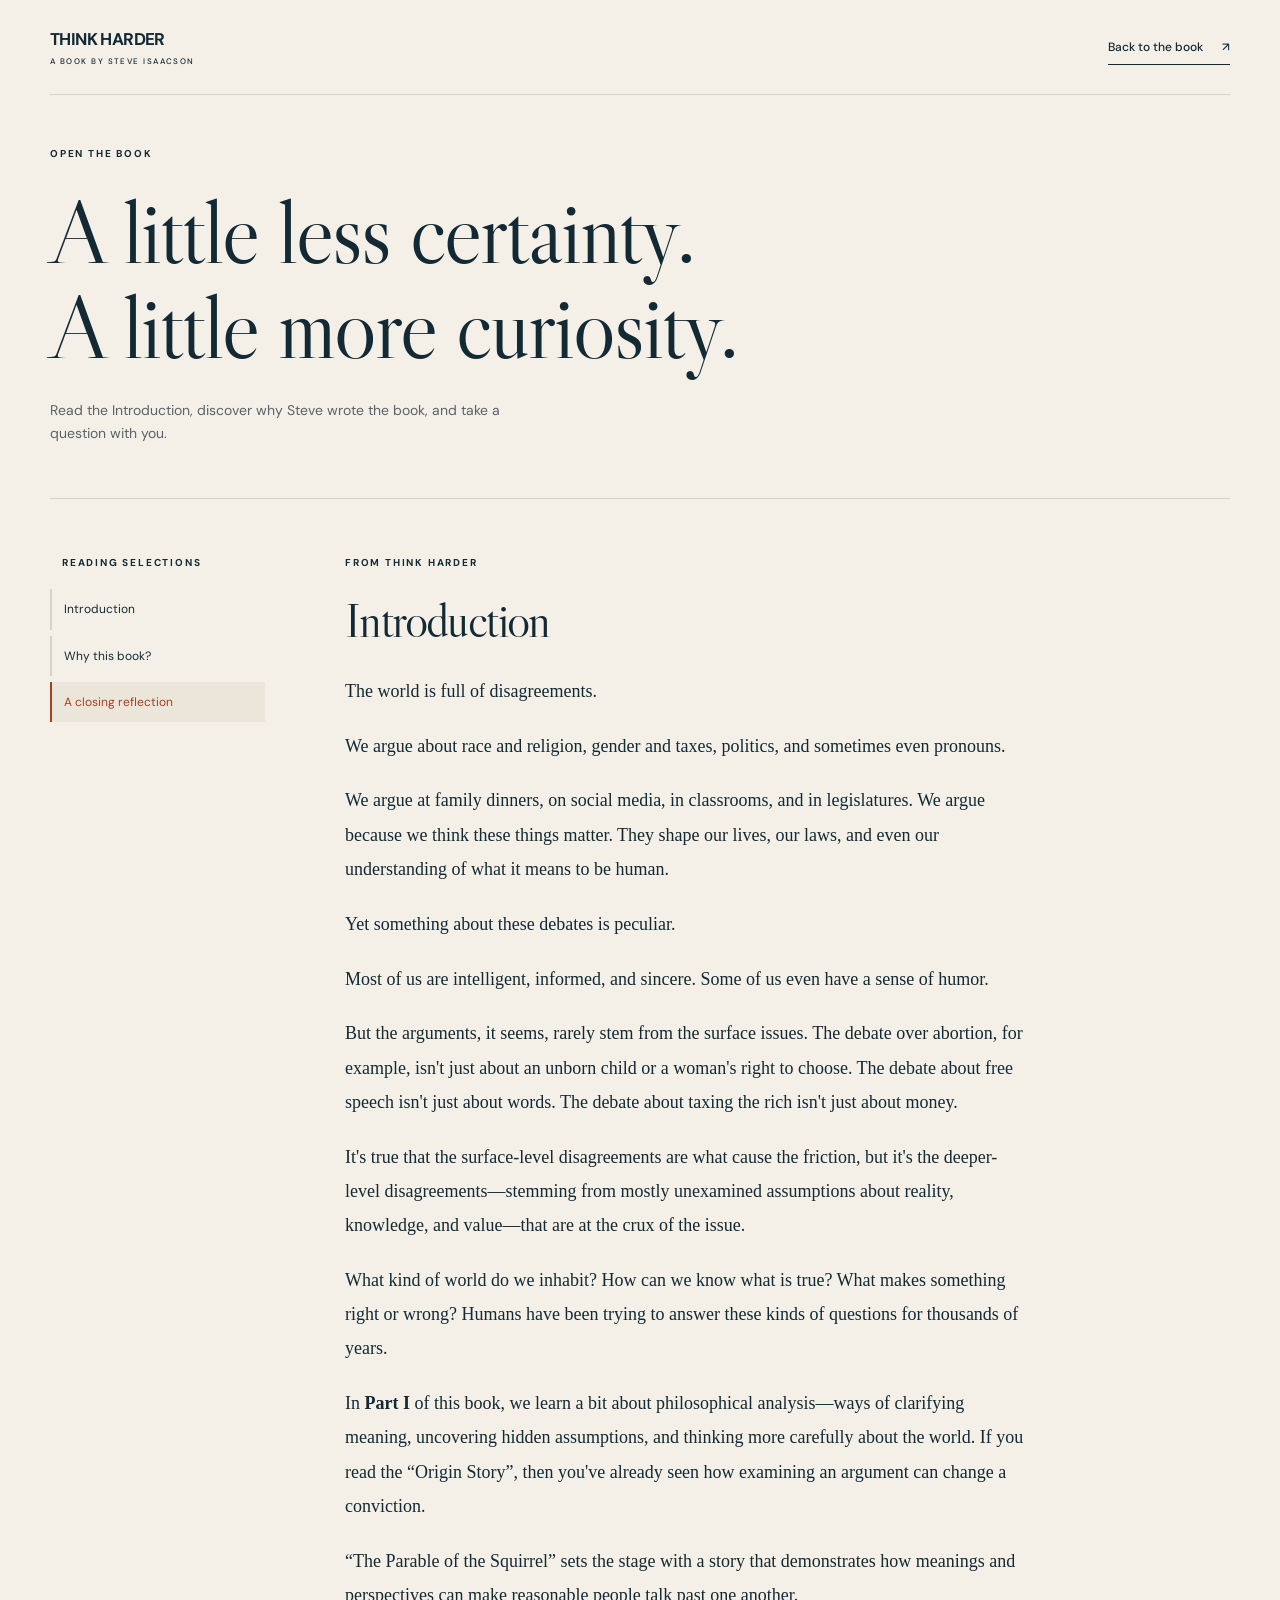
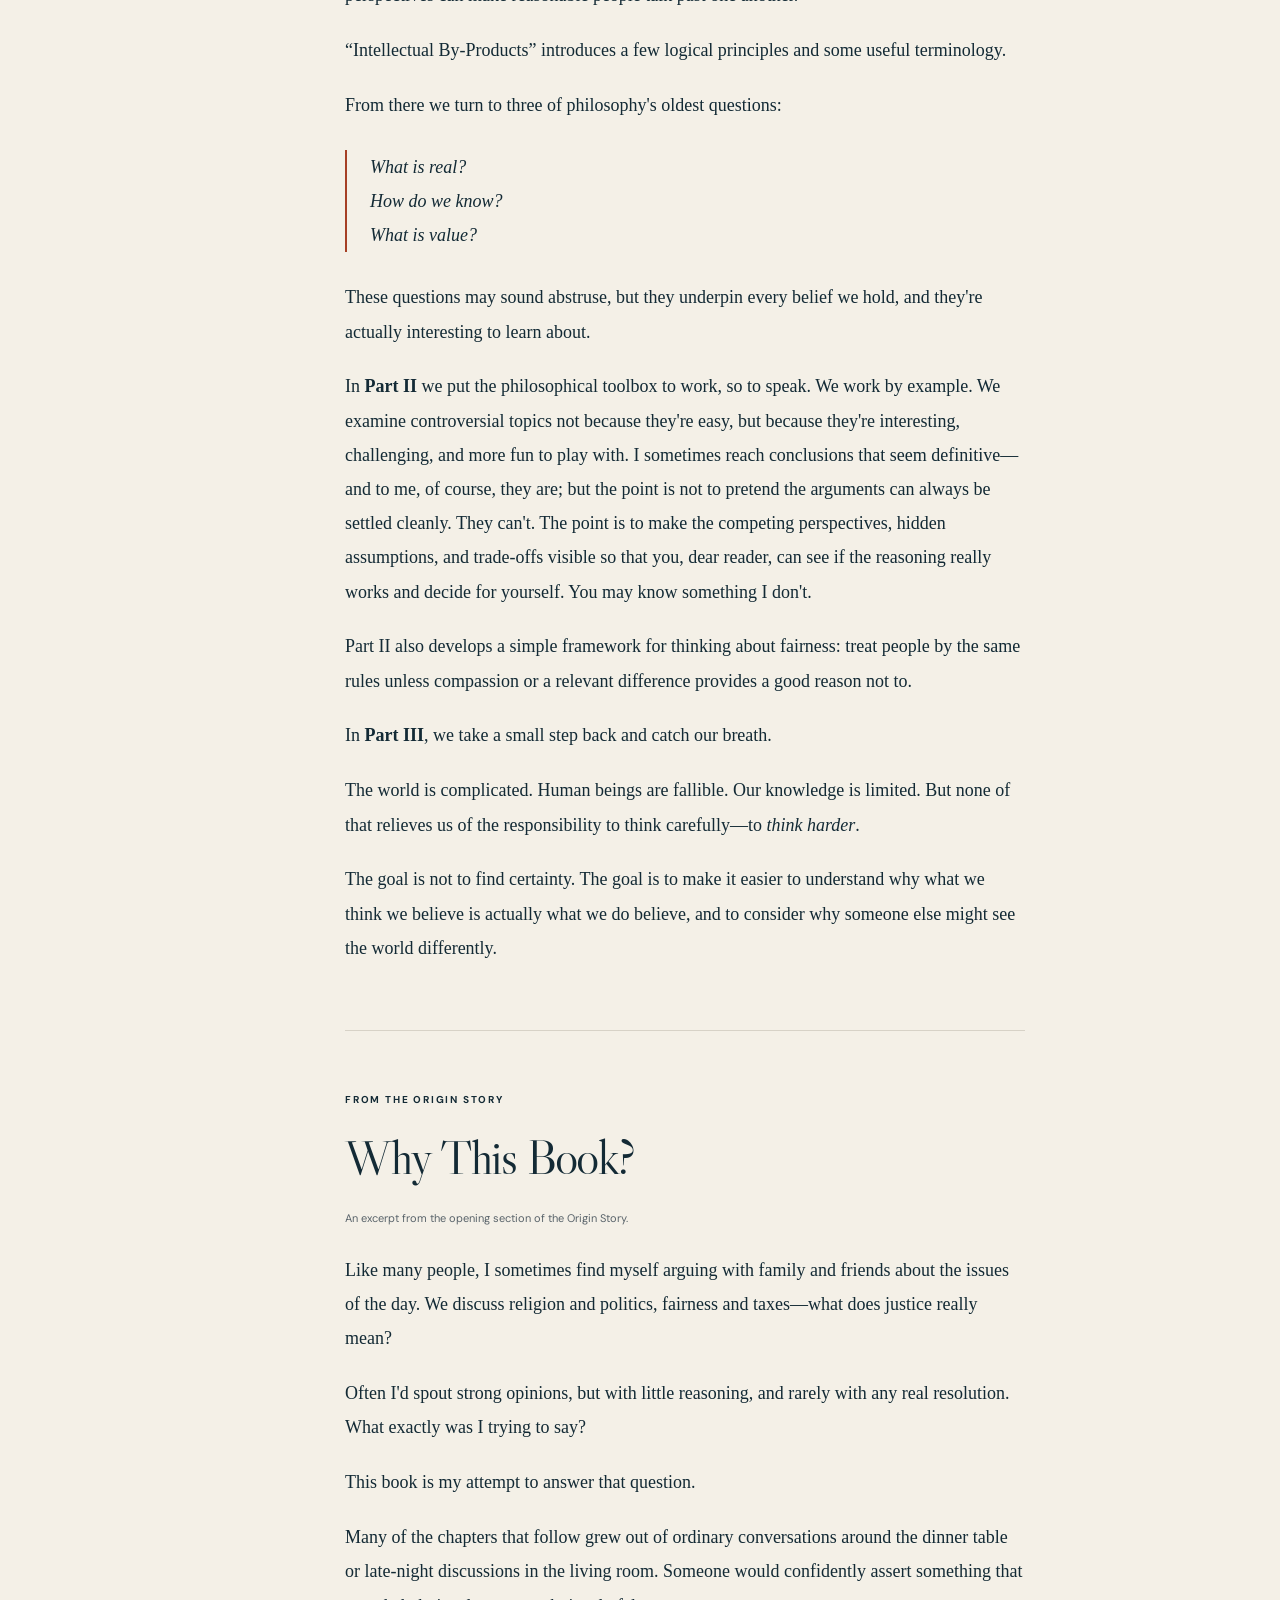
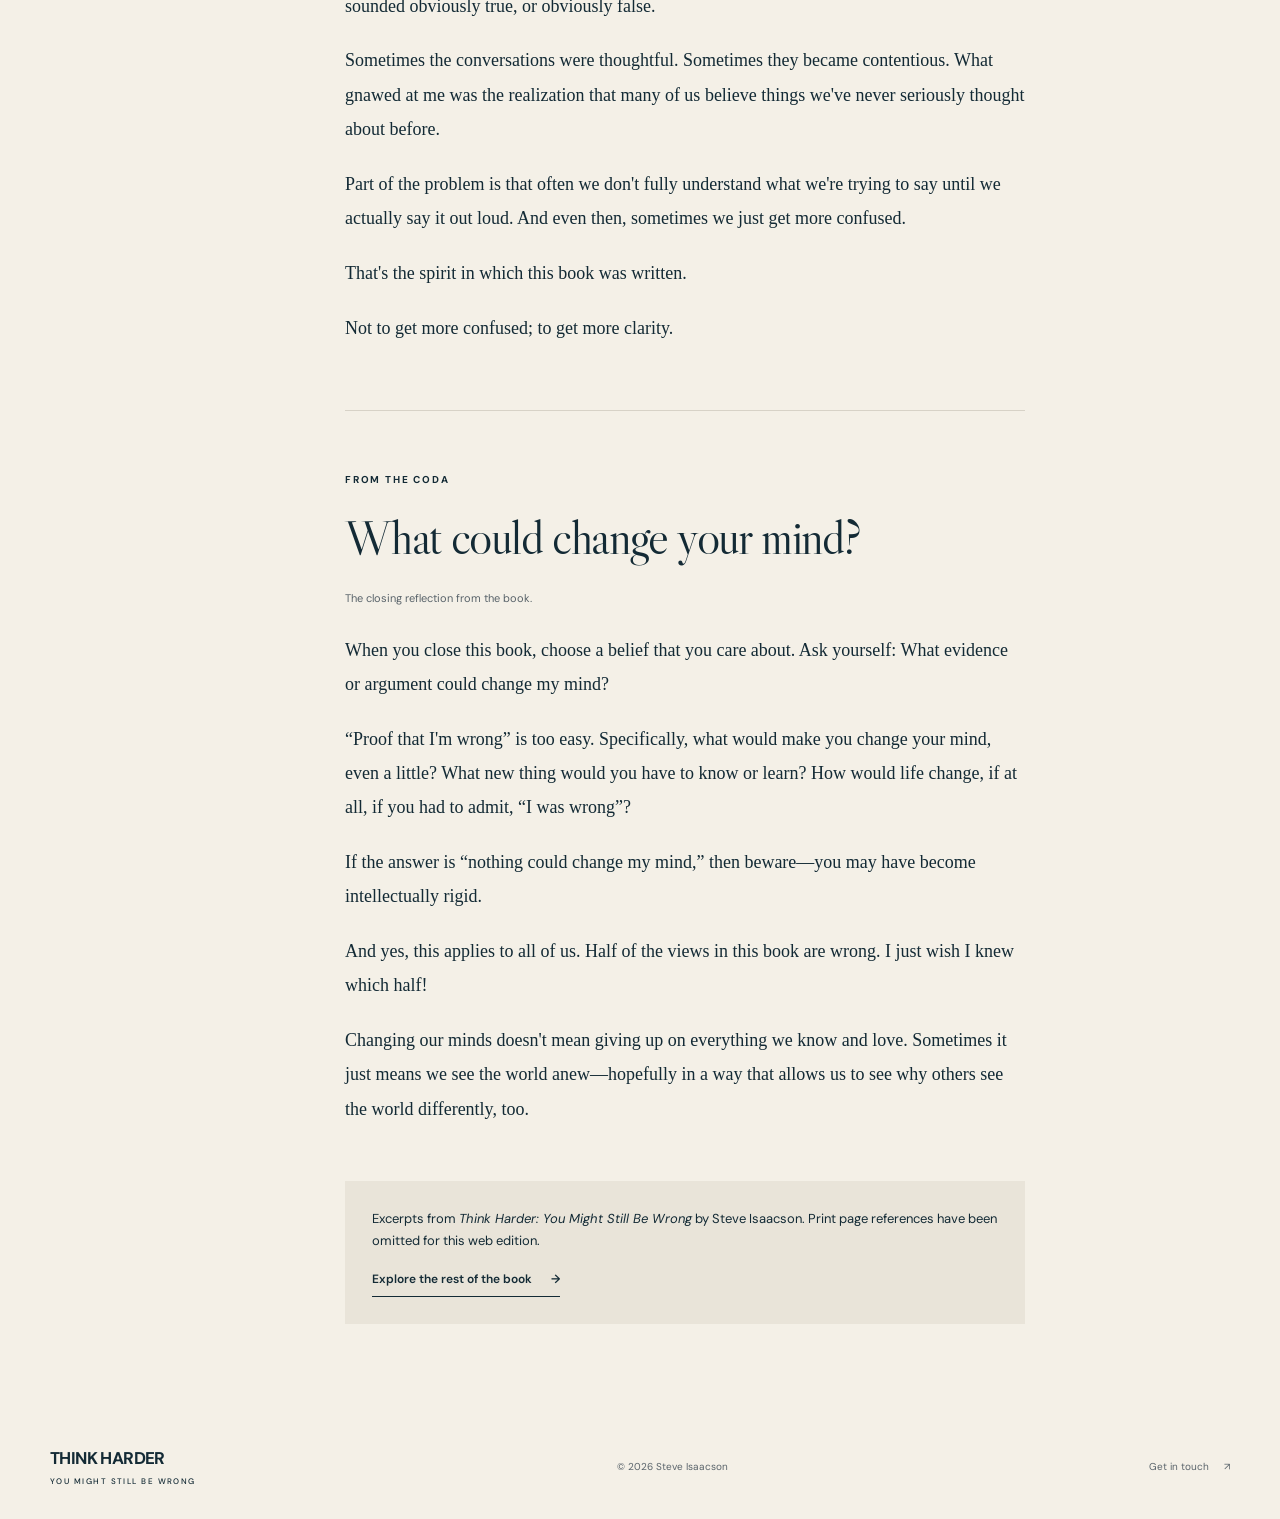
==== excerpt.html @ 161bab83 "- initial website" ====
<!doctype html><html lang="en"><head><meta charset="utf-8"><meta name="viewport" content="width=device-width,initial-scale=1"><title>Read an Excerpt — Think Harder by Steve Isaacson</title><meta name="description" content="Read the Introduction, a passage from the Origin Story, and the closing reflection from Think Harder: You Might Still Be Wrong by Steve Isaacson."><meta name="theme-color" content="#f4f0e7"><link rel="icon" href="assets/favicon.svg" type="image/svg+xml"><link rel="stylesheet" href="styles.css"><script src="app.js" defer></script></head><body><a class="skip-link" href="#reading">Skip to reading</a><header class="site-header wrap"><a class="wordmark" href="./">THINK HARDER<span>A BOOK BY STEVE ISAACSON</span></a><nav aria-label="Main navigation"><a class="nav-cta" href="./">Back to the book <span aria-hidden="true">↗</span></a></nav></header><main id="reading" class="wrap"><div class="reader-header"><p class="eyebrow">OPEN THE BOOK</p><h1>A little less certainty.<br>A little more curiosity.</h1><p>Read the Introduction, discover why Steve wrote the book, and take a question with you.</p></div><div class="reader-layout"><nav class="reader-nav" aria-label="Reading selections"><p class="eyebrow">READING SELECTIONS</p><a href="#introduction" aria-current="true">Introduction</a><a href="#origin-story">Why this book?</a><a href="#coda">A closing reflection</a></nav><article class="reading-text"><section id="introduction"><p class="eyebrow">FROM THINK HARDER</p><h2>Introduction</h2><p>The world is full of disagreements.</p>
<p>We argue about race and religion, gender and taxes, politics, and sometimes even pronouns.</p>
<p>We argue at family dinners, on social media, in classrooms, and in legislatures. We argue because we think these things matter. They shape our lives, our laws, and even our understanding of what it means to be human.</p>
<p>Yet something about these debates is peculiar.</p>
<p>Most of us are intelligent, informed, and sincere. Some of us even have a sense of humor.</p>
<p>But the arguments, it seems, rarely stem from the surface issues. The debate over abortion, for example, isn't just about an unborn child or a woman's right to choose. The debate about free speech isn't just about words. The debate about taxing the rich isn't just about money.</p>
<p>It's true that the surface-level disagreements are what cause the friction, but it's the deeper-level disagreements—stemming from mostly unexamined assumptions about reality, knowledge, and value—that are at the crux of the issue.</p>
<p>What kind of world do we inhabit? How can we know what is true? What makes something right or wrong? Humans have been trying to answer these kinds of questions for thousands of years.</p>
<p>In <strong>Part I</strong> of this book, we learn a bit about philosophical analysis—ways of clarifying meaning, uncovering hidden assumptions, and thinking more carefully about the world. If you read the “Origin Story”, then you've already seen how examining an argument can change a conviction.</p>
<p>“The Parable of the Squirrel” sets the stage with a story that demonstrates how meanings and perspectives can make reasonable people talk past one another.</p>
<p>“Intellectual By-Products” introduces a few logical principles and some useful terminology.</p>
<p>From there we turn to three of philosophy's oldest questions:</p>
<blockquote>
<p> What is real?<br> How do we know?<br> What is value?</p>
</blockquote>
<p>These questions may sound abstruse, but they underpin every belief we hold, and they're actually interesting to learn about.</p>
<p>In <strong>Part II</strong> we put the philosophical toolbox to work, so to speak. We work by example. We examine controversial topics not because they're easy, but because they're interesting, challenging, and more fun to play with. I sometimes reach conclusions that seem definitive—and to me, of course, they are; but the point is not to pretend the arguments can always be settled cleanly. They can't. The point is to make the competing perspectives, hidden assumptions, and trade-offs visible so that you, dear reader, can see if the reasoning really works and decide for yourself. You may know something I don't.</p>
<p>Part II also develops a simple framework for thinking about fairness: treat people by the same rules unless compassion or a relevant difference provides a good reason not to.</p>
<p>In <strong>Part III</strong>, we take a small step back and catch our breath.</p>
<p>The world is complicated. Human beings are fallible. Our knowledge is limited. But none of that relieves us of the responsibility to think carefully—to <em>think harder</em>.</p>
<p>The goal is not to find certainty. The goal is to make it easier to understand why what we think we believe is actually what we do believe, and to consider why someone else might see the world differently.</p></section><section id="origin-story"><p class="eyebrow">FROM THE ORIGIN STORY</p><h2>Why This Book?</h2><p class="excerpt-label">An excerpt from the opening section of the Origin Story.</p><p>Like many people, I sometimes find myself arguing with family and friends about the issues of the day. We discuss religion and politics, fairness and taxes—what does justice really mean?</p>
<p>Often I'd spout strong opinions, but with little reasoning, and rarely with any real resolution. What exactly was I trying to say?</p>
<p>This book is my attempt to answer that question.</p>
<p>Many of the chapters that follow grew out of ordinary conversations around the dinner table or late-night discussions in the living room. Someone would confidently assert something that sounded obviously true, or obviously false.</p>
<p>Sometimes the conversations were thoughtful. Sometimes they became contentious. What gnawed at me was the realization that many of us believe things we've never seriously thought about before.</p>
<p>Part of the problem is that often we don't fully understand what we're trying to say until we actually say it out loud. And even then, sometimes we just get more confused.</p>
<p>That's the spirit in which this book was written.</p>
<p>Not to get more confused; to get more clarity.</p></section><section id="coda"><p class="eyebrow">FROM THE CODA</p><h2>What could change your mind?</h2><p class="excerpt-label">The closing reflection from the book.</p><p>When you close this book, choose a belief that you care about. Ask yourself: What evidence or argument could change my mind?</p>
<p>“Proof that I'm wrong” is too easy. Specifically, what would make you change your mind, even a little? What new thing would you have to know or learn? How would life change, if at all, if you had to admit, “I was wrong”?</p>
<p>If the answer is “nothing could change my mind,” then beware—you may have become intellectually rigid.</p>
<p>And yes, this applies to all of us. Half of the views in this book are wrong. I just wish I knew which half!</p>
<p>Changing our minds doesn't mean giving up on everything we know and love. Sometimes it just means we see the world anew—hopefully in a way that allows us to see why others see the world differently, too.</p></section><div class="reader-end"><p>Excerpts from <em>Think Harder: You Might Still Be Wrong</em> by Steve Isaacson. Print page references have been omitted for this web edition.</p><a class="text-link" href="./#inside">Explore the rest of the book <span aria-hidden="true">→</span></a></div></article></div></main><footer class="site-footer wrap"><a class="wordmark" href="./">THINK HARDER<span>YOU MIGHT STILL BE WRONG</span></a><p>© 2026 Steve Isaacson</p><a href="mailto:contact@steveisaacson.com">Get in touch <span aria-hidden="true">↗</span></a></footer></body></html>
---- styles.css ----
@import url('https://fonts.googleapis.com/css2?family=DM+Sans:wght@400;450;500;600;650;700&family=Libre+Caslon+Display&display=swap');
:root{--paper:#f4f0e7;--ink:#132a35;--muted:#59636a;--rust:#a64025;--rule:#d7d2c7;--white:#fffcf5;--serif:'Libre Caslon Display',Georgia,serif;--sans:'DM Sans',Arial,sans-serif}*{box-sizing:border-box}html{scroll-behavior:smooth;scroll-padding-top:28px}body{margin:0;background:var(--paper);color:var(--ink);font-family:var(--sans);font-size:16px;line-height:1.7}a{color:inherit;text-decoration:none}button{font:inherit}img{max-width:100%;height:auto;display:block}figure{margin:0}p{margin:0 0 1.15em}h1,h2,h3{font-weight:400;margin:0;font-family:var(--serif);line-height:1.05}h2{font-size:clamp(42px,4.5vw,64px);letter-spacing:-1.6px}em{font-family:inherit}.wrap{width:min(1180px,calc(100% - 96px));margin-inline:auto}.section-space{padding-block:112px}.eyebrow{font-size:10px;font-weight:700;letter-spacing:1.8px;line-height:1.7;margin:0 0 23px}.site-header{padding-block:28px;display:flex;align-items:center;justify-content:space-between;border-bottom:1px solid var(--rule);gap:24px}.wordmark{font-size:17px;font-weight:700;letter-spacing:-.6px;line-height:1.3}.wordmark span{display:block;font-size:8px;letter-spacing:1.45px;font-weight:500;margin-top:6px}.site-header nav{display:flex;align-items:center;gap:29px;font-size:12px;font-weight:500}.site-header nav>a:not(.nav-cta):hover{text-decoration:underline;text-underline-offset:6px}.nav-cta{border-bottom:1px solid var(--ink);padding:7px 0}.nav-cta span{margin-left:16px}.hero{display:grid;grid-template-columns:1.2fr 1fr;align-items:center;gap:70px;padding-block:73px 83px}.hero-copy .eyebrow{font-size:9px;display:flex;align-items:center;gap:10px;letter-spacing:1.25px}.tiny-line{width:23px;height:1px;background:var(--rust);flex-shrink:0}.hero h1{font-size:clamp(90px,9.9vw,144px);letter-spacing:-5px;line-height:.83;margin:30px 0 25px}.hero h1 em{color:var(--rust);font-style:normal}.title-line{font-family:var(--serif);font-size:clamp(25px,2.7vw,38px);line-height:1.25;letter-spacing:-.4px;margin-bottom:24px}.subtitle{font-size:16px;line-height:1.65;font-weight:500;max-width:440px}.hero-description{font-size:14px;line-height:1.8;color:var(--muted);max-width:360px;margin:25px 0}.hero-actions{display:flex;gap:27px;align-items:center;flex-wrap:wrap}.button{display:inline-flex;align-items:center;justify-content:space-between;gap:33px;background:var(--ink);color:var(--white);padding:14px 22px;font-size:12px;font-weight:500;border:1px solid var(--ink);transition:background .2s,transform .2s}.button:hover{background:#244653;transform:translateY(-2px)}.text-link{font-size:12px;font-weight:600;border-bottom:1px solid var(--ink);padding:7px 0}.text-link span{margin-left:16px}.author-byline{font-size:9px;letter-spacing:2.3px;margin:30px 0 0}.hero-book{padding:20px 18px 0 13px;position:relative}.book{position:relative;max-width:360px;margin:auto;box-shadow:12px 20px 28px #132a3529,2px 3px 3px #132a3525;transform:rotate(3deg);border-radius:1px 4px 4px 1px}.book:after{content:'';position:absolute;inset:0;pointer-events:none;background:linear-gradient(90deg,#132a3515 0,transparent 2%,#ffffff35 3%,transparent 6%);border-left:1px solid #ffffff60}.book img{width:100%;border-radius:1px 4px 4px 1px}.hero-book figcaption{text-align:center;font-family:var(--serif);font-style:italic;font-size:18px;color:var(--muted);margin:37px 0 0}.question-band{border-block:1px solid var(--rule)}.question-grid{display:grid;grid-template-columns:repeat(3,1fr);padding-block:31px}.question-grid p{font-family:var(--serif);font-size:29px;line-height:1.2;margin:0;padding-left:38px;border-left:1px solid var(--rule)}.question-grid p:first-child{padding-left:0;border:0}.question-grid span{display:block;font-family:var(--sans);font-size:9px;letter-spacing:1.5px;margin-bottom:11px;color:var(--muted)}.about-section{display:grid;grid-template-columns:1fr 1fr;gap:100px}.about-copy{font-size:14px;color:var(--muted)}.lead{font-family:var(--serif);font-size:28px;line-height:1.35;color:var(--ink)}.pull-quote{background:#e8e4da;text-align:center;padding:54px 0 55px}.pull-quote .wrap{max-width:930px}.quote-mark{font-family:var(--serif);font-size:83px;color:var(--rust);line-height:.8}.pull-quote blockquote{font-family:var(--serif);font-size:clamp(25px,3vw,38px);line-height:1.35;letter-spacing:-.3px;margin:9px 0 25px}.pull-quote blockquote em{color:var(--rust)}.pull-quote p{font-size:9px;font-weight:600;letter-spacing:2px;margin:0}.section-heading{display:flex;justify-content:space-between;align-items:end;gap:70px;margin-bottom:48px}.section-intro{font-size:14px;max-width:340px;color:var(--muted);margin:0 0 5px}.contents details{border-top:1px solid var(--rule)}.contents details:last-child{border-bottom:1px solid var(--rule)}.contents summary{list-style:none;cursor:pointer;display:grid;grid-template-columns:100px 1fr 24px;gap:18px;padding-block:27px;align-items:center}.contents summary::-webkit-details-marker{display:none}.part-number{font-size:10px;letter-spacing:1px;color:var(--rust);font-weight:700}.contents summary strong{display:block;font-family:var(--serif);font-size:30px;line-height:1.2;font-weight:400}.contents summary small{display:block;font-size:12px;color:var(--muted);margin-top:7px}.plus{font-size:26px;font-weight:400;text-align:center;transition:transform .2s}.contents details[open] .plus{transform:rotate(45deg)}.part-body{padding:0 50px 30px 118px;display:grid;grid-template-columns:.85fr 1fr;gap:60px;font-size:13px;color:var(--muted)}.part-body>p{max-width:330px}.part-body ol,.part-body ul{margin:0;padding-left:25px}.part-body li{padding:4px 0 4px 8px}.part-body li::marker{color:var(--rust);font-size:10px}.contents-note{font-size:11px;color:var(--muted);margin-top:20px}.sample-section{background:var(--ink);color:var(--paper);padding:85px 0}.sample-grid{display:grid;grid-template-columns:1fr 1fr;gap:100px}.sample-section .eyebrow{color:#d9c4a9}.sample-section h2{font-size:clamp(42px,4.4vw,60px)}.sample-note{font-size:11px;color:#b8c2c5;margin-top:22px;margin-bottom:30px}.button-light{background:var(--paper);color:var(--ink);border-color:var(--paper)}.button-light:hover{background:#e1d7c6}.sample-text{font-family:Georgia,serif;font-size:19px;line-height:1.85;color:#e3e6df;padding-top:8px}.light-link{display:inline-block;font-family:var(--sans);font-size:12px;border-bottom:1px solid #bec5c3;padding-bottom:5px;margin-top:9px}.light-link span{margin-left:20px}.author-section{display:grid;grid-template-columns:.75fr 1fr;gap:115px;align-items:center}.author-section figure{max-width:320px}.author-section img{aspect-ratio:1;object-fit:cover;mix-blend-mode:multiply;filter:grayscale(1)}.author-section figcaption{font-size:8px;letter-spacing:1.4px;margin-top:17px;text-align:center}.author-section h2{margin-bottom:27px}.author-section .lead{font-size:25px;max-width:440px}.author-section p:not(.eyebrow):not(.lead){font-size:14px;color:var(--muted);max-width:460px}.author-section .text-link{display:inline-block;margin-top:6px}.closing-section{border-top:1px solid var(--rule);background:#e9e4d9;text-align:center;padding:76px 0 83px}.closing-section h2{font-size:clamp(60px,7vw,90px);letter-spacing:-2.5px}.closing-section h2 em{color:var(--rust)}.closing-section p:not(.eyebrow){font-size:14px;max-width:400px;margin:26px auto}.site-footer{padding-block:33px;display:flex;justify-content:space-between;align-items:center;gap:25px}.site-footer p,.site-footer>a:last-child{font-size:10px;margin:0;color:var(--muted)}.site-footer>a:last-child span{margin-left:12px}.skip-link{position:fixed;top:10px;left:10px;z-index:50;background:var(--ink);color:white;padding:8px 18px;transform:translateY(-200%)}.skip-link:focus{transform:none}a:focus-visible,summary:focus-visible,button:focus-visible{outline:3px solid var(--rust);outline-offset:5px}.reader-header{padding:50px 0 36px;border-bottom:1px solid var(--rule)}.reader-header h1{font-size:clamp(60px,7vw,90px);letter-spacing:-2px}.reader-header>p:last-child{max-width:500px;color:var(--muted);font-size:14px;margin-top:25px}.reader-layout{display:grid;grid-template-columns:215px 1fr;gap:80px;padding-block:55px 90px;align-items:start}.reader-nav{position:sticky;top:35px;display:flex;flex-direction:column;gap:6px;font-size:12px}.reader-nav a{padding:10px 12px;border-left:2px solid var(--rule)}.reader-nav a:hover,.reader-nav a[aria-current="true"]{border-color:var(--rust);color:var(--rust);background:#ebe5da}.reader-nav .eyebrow{margin:0 0 12px 12px}.reading-text{max-width:680px;font-family:Georgia,serif;font-size:18px;line-height:1.9}.reading-text section+section{border-top:1px solid var(--rule);padding-top:60px;margin-top:65px}.reading-text h2{font-size:49px;margin-bottom:28px}.reading-text h3{font-size:29px;line-height:1.25;margin:28px 0 20px}.reading-text blockquote{border-left:2px solid var(--rust);margin:28px 0;padding:0 0 0 23px;font-style:italic}.reading-text .eyebrow,.reading-text .excerpt-label{font-family:var(--sans)}.excerpt-label{color:var(--muted);font-size:11px;line-height:1.6;margin-bottom:25px}.reader-end{background:#e9e4d9;padding:27px;margin-top:55px;font-family:var(--sans);font-size:13px;line-height:1.7}.reader-end .text-link{display:inline-block}.reader-end p{margin:0 0 10px}
@media(min-width:1500px){.hero{padding-block:95px}.hero h1{font-size:148px}.book{max-width:380px}}@media(max-width:1000px){.wrap{width:calc(100% - 64px)}.hero{gap:35px}.hero h1{font-size:107px}.hero-copy .eyebrow{font-size:8px;letter-spacing:.8px}.title-line{font-size:29px}.hero-book{padding:10px 0 0}.book{max-width:300px}.subtitle{font-size:14px}.about-section,.sample-grid{gap:50px}.author-section{gap:65px}.part-body{gap:35px}.site-header nav{gap:20px}.reader-layout{gap:40px;grid-template-columns:170px 1fr}}@media(max-width:760px){.wrap{width:calc(100% - 40px)}.site-header{padding-block:20px;gap:15px}.site-header nav{gap:17px}.site-header nav>a:not(.nav-cta){display:none}.wordmark{font-size:15px}.wordmark span{font-size:7px}.hero{grid-template-columns:1fr;padding-top:49px;padding-bottom:42px;gap:35px}.hero-copy .eyebrow{font-size:8px;letter-spacing:1px}.hero h1{font-size:clamp(98px,19vw,140px);margin-top:25px;letter-spacing:-4px}.title-line{font-size:34px}.subtitle{font-size:16px;max-width:460px}.hero-description{max-width:420px}.hero-book{max-width:340px;width:80%;justify-self:center;padding-top:15px}.book{max-width:290px}.hero-book figcaption{font-size:16px;margin-top:28px}.question-grid{padding-block:25px}.question-grid p{font-size:20px;padding-left:16px}.question-grid span{font-size:7px;letter-spacing:.7px;line-height:1.5;min-height:21px}.section-space{padding-block:65px}.about-section{grid-template-columns:1fr;gap:30px}.about-copy .lead{font-size:27px}.pull-quote{padding-block:43px}.pull-quote blockquote{font-size:29px}.section-heading{display:block;margin-bottom:32px}.section-intro{margin-top:25px;max-width:450px}.contents summary{grid-template-columns:63px 1fr 22px;gap:10px;padding-block:22px}.contents summary strong{font-size:25px}.contents summary small{font-size:11px}.part-number{font-size:9px}.part-body{display:block;padding:0 10px 25px 73px;font-size:13px}.part-body>p{max-width:none}.part-body ol{padding-left:18px}.sample-section{padding-block:60px}.sample-grid{grid-template-columns:1fr;gap:36px}.sample-text{font-size:18px}.author-section{display:flex;flex-direction:column-reverse;align-items:start;gap:37px}.author-section figure{width:240px;align-self:center}.author-section p:not(.eyebrow):not(.lead){max-width:none}.closing-section{padding-block:60px}.site-footer{flex-wrap:wrap;padding-block:28px;gap:24px}.site-footer .wordmark{width:100%}.site-footer>a:last-child{margin-left:auto}.reader-header{padding-top:40px}.reader-layout{grid-template-columns:1fr;gap:35px;padding-top:25px}.reader-nav{position:static;flex-direction:row;flex-wrap:wrap;gap:0}.reader-nav .eyebrow{width:100%;margin-left:0}.reader-nav a{border-left:0;border-bottom:2px solid var(--rule);padding:8px 14px 8px 0;margin-right:13px}.reader-nav a:hover,.reader-nav a[aria-current="true"]{background:transparent}.reading-text{font-size:17px}.reading-text h2{font-size:42px}.reading-text section+section{padding-top:45px;margin-top:45px}}@media(prefers-reduced-motion:reduce){html{scroll-behavior:auto}*,*:before,*:after{transition:none!important;animation:none!important}}
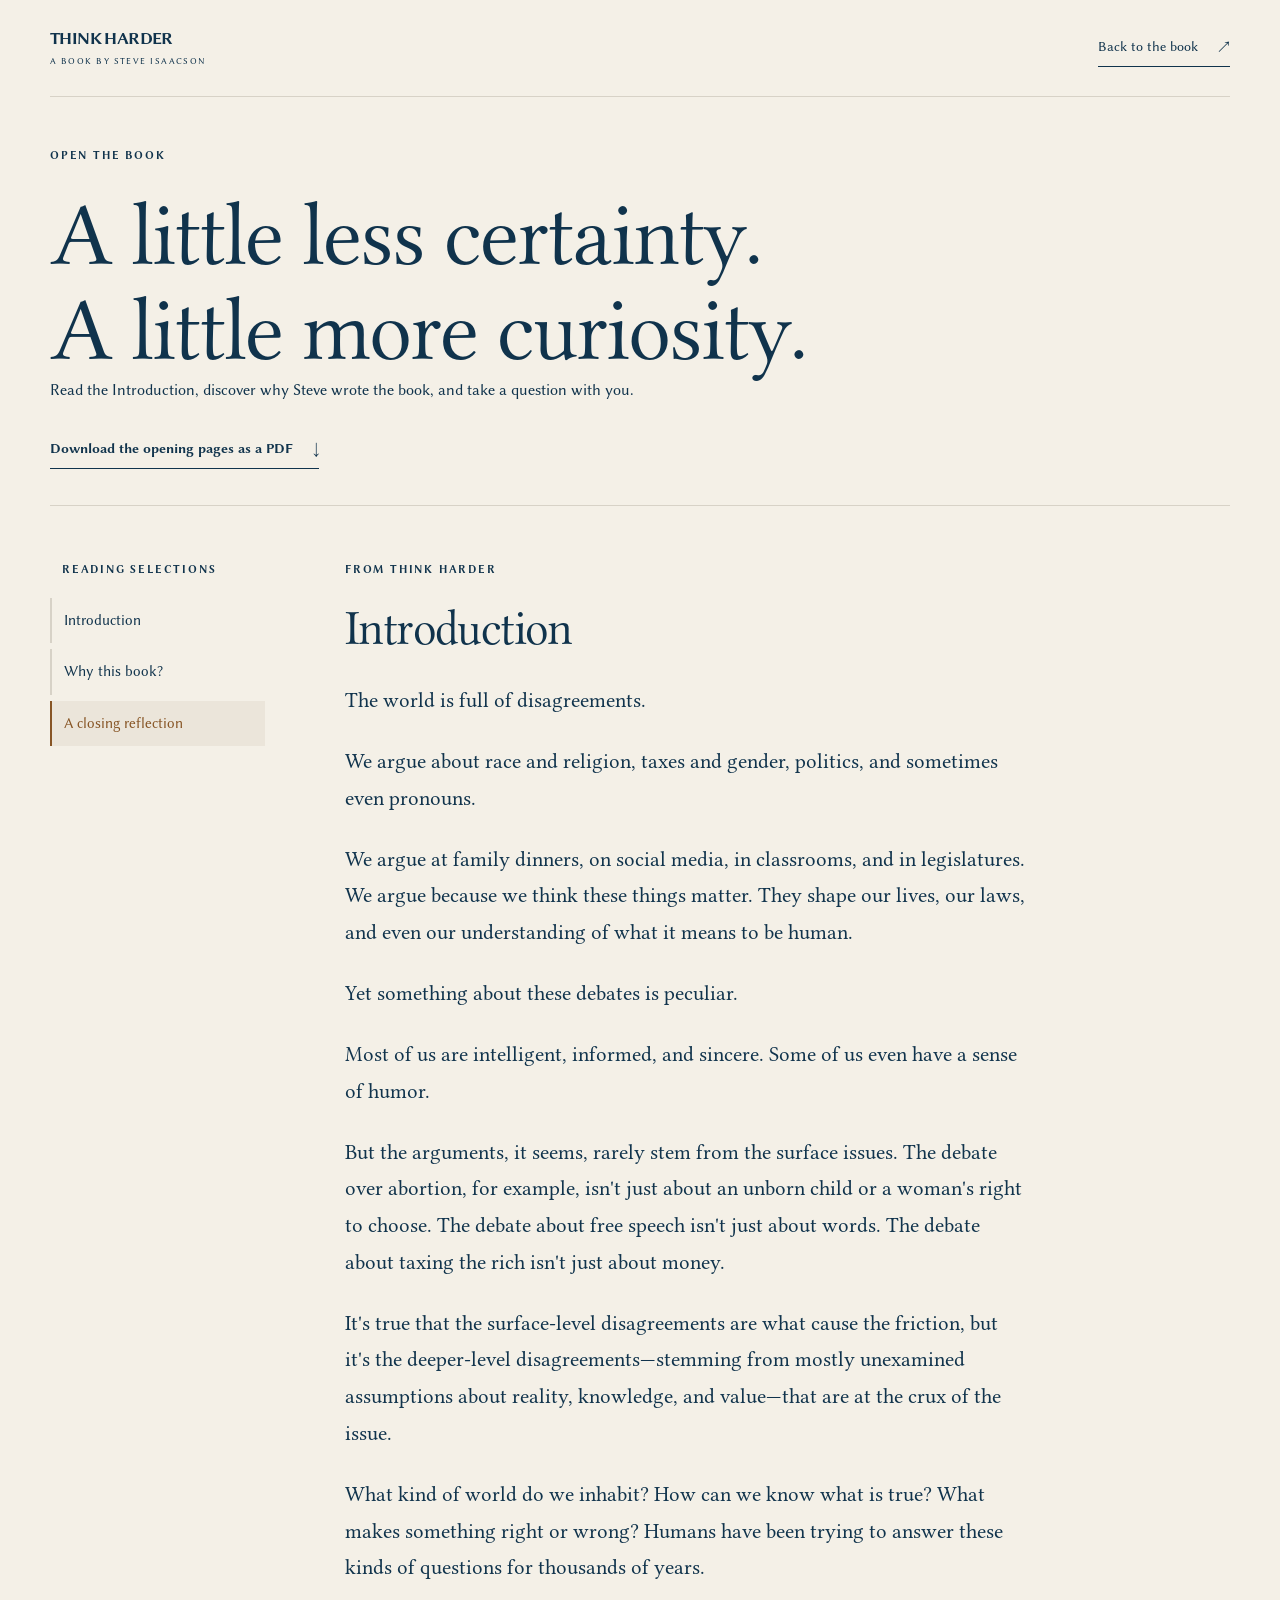
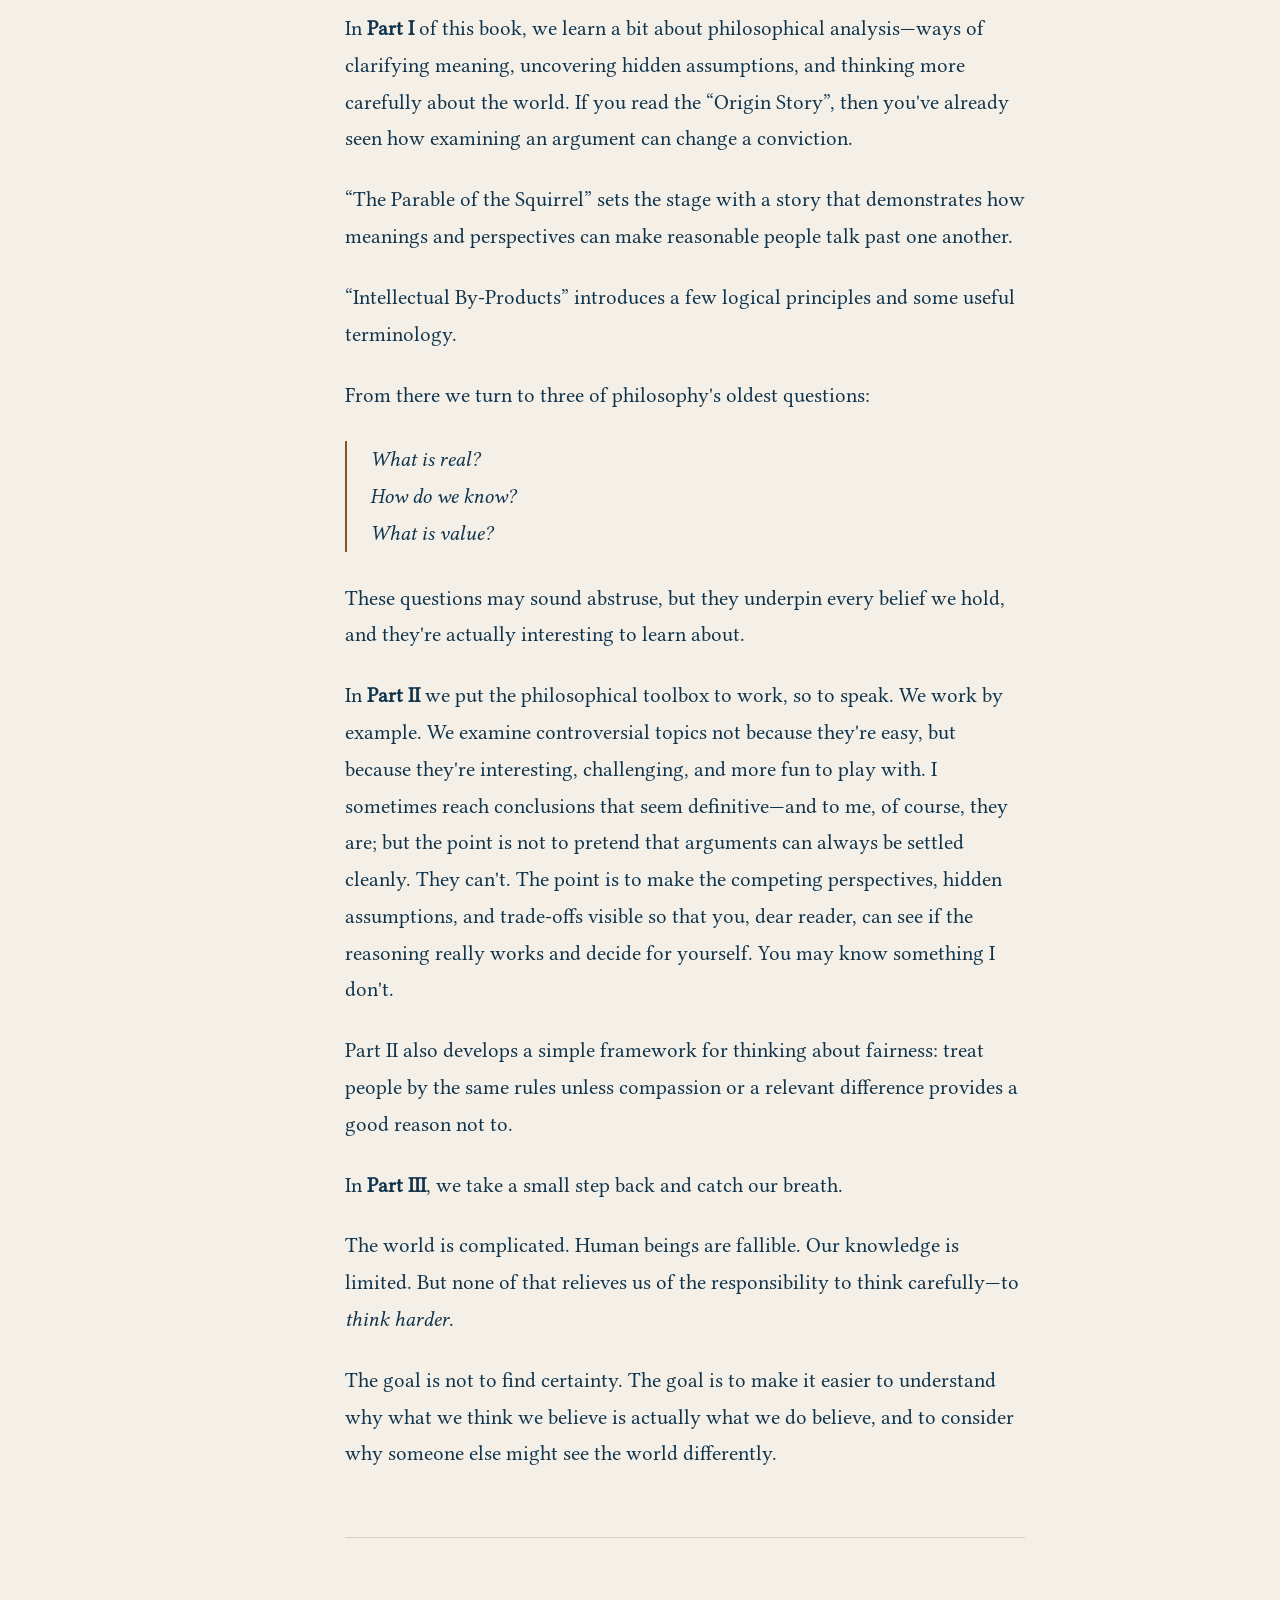
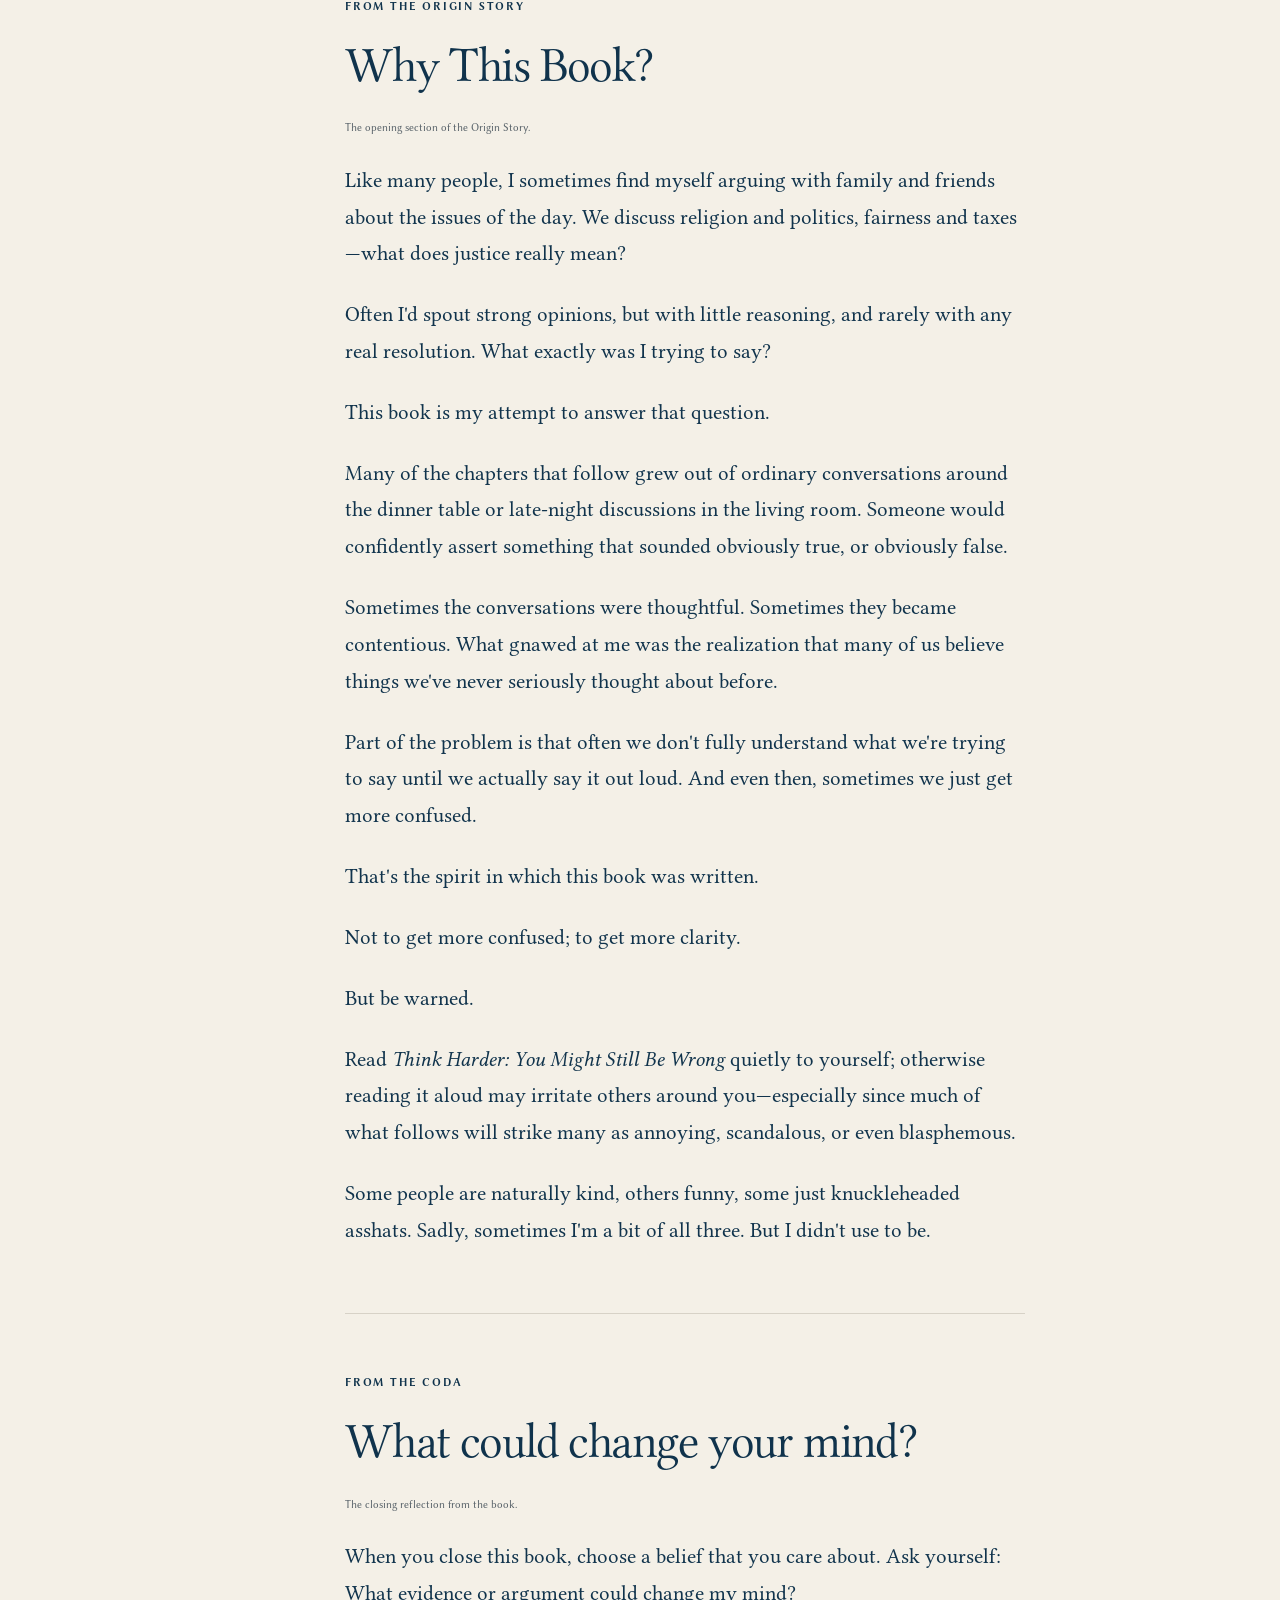
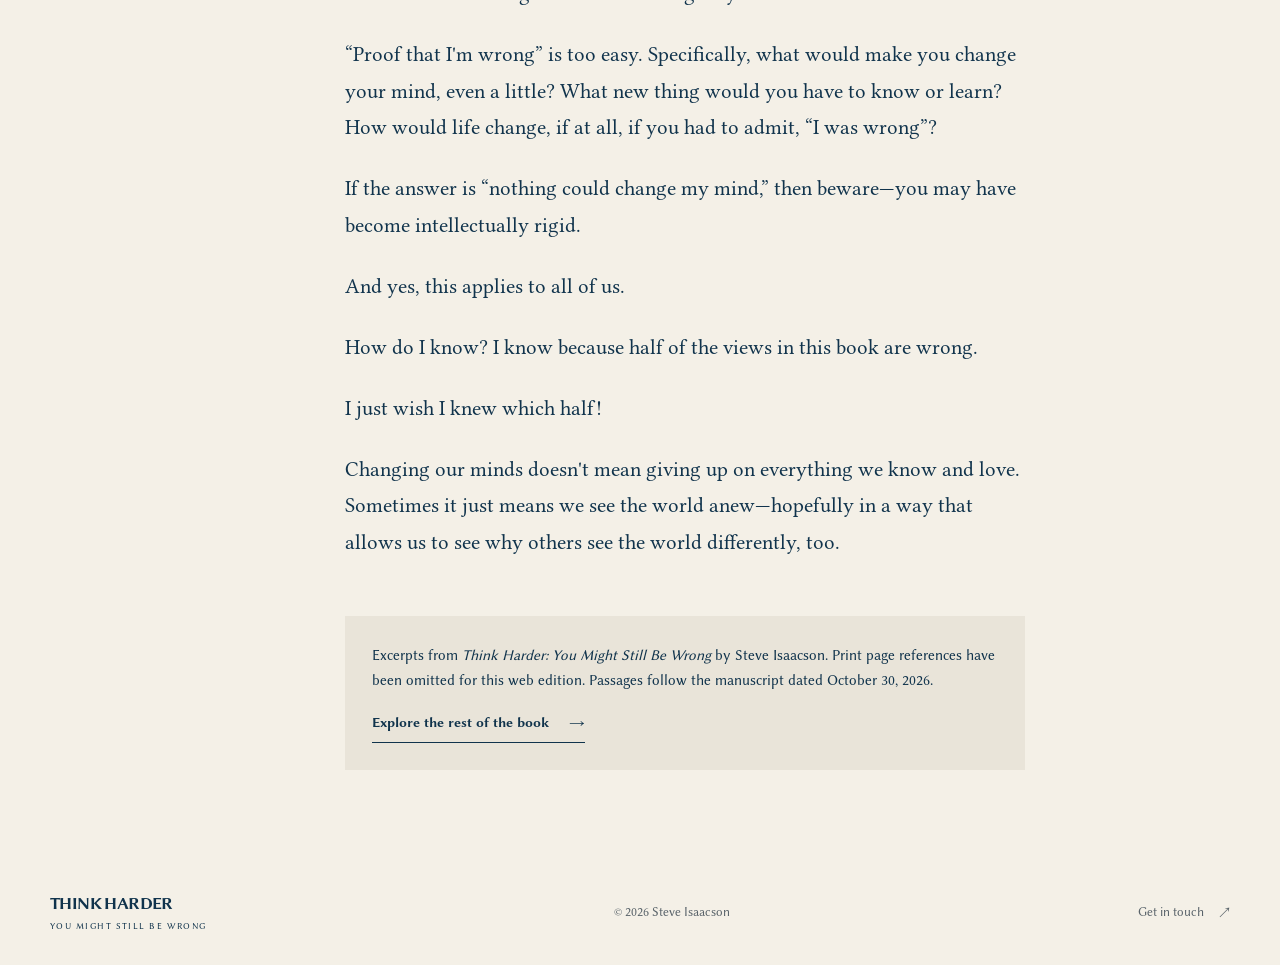
==== commit e33b5c83: "- incremental checkin    - second version" ====
--- a/excerpt.html
+++ b/excerpt.html
@@ -1,32 +1,43 @@
-<!doctype html><html lang="en"><head><meta charset="utf-8"><meta name="viewport" content="width=device-width,initial-scale=1"><title>Read an Excerpt — Think Harder by Steve Isaacson</title><meta name="description" content="Read the Introduction, a passage from the Origin Story, and the closing reflection from Think Harder: You Might Still Be Wrong by Steve Isaacson."><meta name="theme-color" content="#f4f0e7"><link rel="icon" href="assets/favicon.svg" type="image/svg+xml"><link rel="stylesheet" href="styles.css"><script src="app.js" defer></script></head><body><a class="skip-link" href="#reading">Skip to reading</a><header class="site-header wrap"><a class="wordmark" href="./">THINK HARDER<span>A BOOK BY STEVE ISAACSON</span></a><nav aria-label="Main navigation"><a class="nav-cta" href="./">Back to the book <span aria-hidden="true">↗</span></a></nav></header><main id="reading" class="wrap"><div class="reader-header"><p class="eyebrow">OPEN THE BOOK</p><h1>A little less certainty.<br>A little more curiosity.</h1><p>Read the Introduction, discover why Steve wrote the book, and take a question with you.</p></div><div class="reader-layout"><nav class="reader-nav" aria-label="Reading selections"><p class="eyebrow">READING SELECTIONS</p><a href="#introduction" aria-current="true">Introduction</a><a href="#origin-story">Why this book?</a><a href="#coda">A closing reflection</a></nav><article class="reading-text"><section id="introduction"><p class="eyebrow">FROM THINK HARDER</p><h2>Introduction</h2><p>The world is full of disagreements.</p>
-<p>We argue about race and religion, gender and taxes, politics, and sometimes even pronouns.</p>
+<!doctype html><html lang="en"><head><meta charset="utf-8"><meta name="viewport" content="width=device-width,initial-scale=1"><title>Read an Excerpt — Think Harder by Steve Isaacson</title><meta name="description" content="Read the Introduction, a passage from the Origin Story, and the closing reflection from Think Harder: You Might Still Be Wrong by Steve Isaacson."><meta name="theme-color" content="#f4f0e7"><link rel="icon" href="assets/favicon.svg" type="image/svg+xml"><link rel="stylesheet" href="styles.css?v=20261030"><script src="app.js?v=20261030" defer></script><link rel="canonical" href="https://thinkharderbook.com/excerpt.html">
+<meta property="og:url" content="https://thinkharderbook.com/excerpt.html">
+<meta property="og:image" content="https://thinkharderbook.com/assets/cover.jpg">
+<meta property="og:image:alt" content="Think Harder: You Might Still Be Wrong by Steve Isaacson">
+<meta name="twitter:card" content="summary_large_image">
+<script src="site-config.js" defer></script>
+</head><body><a class="skip-link" href="#reading">Skip to reading</a><header class="site-header wrap"><a class="wordmark" href="./">THINK HARDER<span>A BOOK BY STEVE ISAACSON</span></a><nav aria-label="Main navigation"><a class="nav-cta" href="./">Back to the book <span aria-hidden="true">↗</span></a></nav></header><main id="reading" class="wrap"><div class="reader-header"><p class="eyebrow">OPEN THE BOOK</p><h1>A little less certainty.<br>A little more curiosity.</h1><p>Read the Introduction, discover why Steve wrote the book, and take a question with you.</p><a class="text-link" href="assets/think-harder-sample.pdf" download>Download the opening pages as a PDF <span aria-hidden="true">↓</span></a></div><div class="reader-layout"><nav class="reader-nav" aria-label="Reading selections"><p class="eyebrow">READING SELECTIONS</p><a href="#introduction" aria-current="true">Introduction</a><a href="#origin-story">Why this book?</a><a href="#coda">A closing reflection</a></nav><article class="reading-text"><section id="introduction"><p class="eyebrow">FROM THINK HARDER</p><h2>Introduction</h2><p>The world is full of disagreements.</p>
+<p>We argue about race and religion, taxes and gender, politics, and sometimes even pronouns.</p>
 <p>We argue at family dinners, on social media, in classrooms, and in legislatures. We argue because we think these things matter. They shape our lives, our laws, and even our understanding of what it means to be human.</p>
 <p>Yet something about these debates is peculiar.</p>
 <p>Most of us are intelligent, informed, and sincere. Some of us even have a sense of humor.</p>
-<p>But the arguments, it seems, rarely stem from the surface issues. The debate over abortion, for example, isn't just about an unborn child or a woman's right to choose. The debate about free speech isn't just about words. The debate about taxing the rich isn't just about money.</p>
-<p>It's true that the surface-level disagreements are what cause the friction, but it's the deeper-level disagreements—stemming from mostly unexamined assumptions about reality, knowledge, and value—that are at the crux of the issue.</p>
+<p>But the arguments, it seems, rarely stem from the surface issues. The debate over abortion, for example, isn&#x27;t just about an unborn child or a woman&#x27;s right to choose. The debate about free speech isn&#x27;t just about words. The debate about taxing the rich isn&#x27;t just about money.</p>
+<p>It&#x27;s true that the surface-level disagreements are what cause the friction, but it&#x27;s the deeper-level disagreements—stemming from mostly unexamined assumptions about reality, knowledge, and value—that are at the crux of the issue.</p>
 <p>What kind of world do we inhabit? How can we know what is true? What makes something right or wrong? Humans have been trying to answer these kinds of questions for thousands of years.</p>
-<p>In <strong>Part I</strong> of this book, we learn a bit about philosophical analysis—ways of clarifying meaning, uncovering hidden assumptions, and thinking more carefully about the world. If you read the “Origin Story”, then you've already seen how examining an argument can change a conviction.</p>
+<p>In <strong>Part I</strong> of this book, we learn a bit about philosophical analysis—ways of clarifying meaning, uncovering hidden assumptions, and thinking more carefully about the world. If you read the “Origin Story”, then you&#x27;ve already seen how examining an argument can change a conviction.</p>
 <p>“The Parable of the Squirrel” sets the stage with a story that demonstrates how meanings and perspectives can make reasonable people talk past one another.</p>
 <p>“Intellectual By-Products” introduces a few logical principles and some useful terminology.</p>
-<p>From there we turn to three of philosophy's oldest questions:</p>
+<p>From there we turn to three of philosophy&#x27;s oldest questions:</p>
 <blockquote>
-<p> What is real?<br> How do we know?<br> What is value?</p>
+<p>What is real?<br> How do we know?<br> What is value?</p>
 </blockquote>
-<p>These questions may sound abstruse, but they underpin every belief we hold, and they're actually interesting to learn about.</p>
-<p>In <strong>Part II</strong> we put the philosophical toolbox to work, so to speak. We work by example. We examine controversial topics not because they're easy, but because they're interesting, challenging, and more fun to play with. I sometimes reach conclusions that seem definitive—and to me, of course, they are; but the point is not to pretend the arguments can always be settled cleanly. They can't. The point is to make the competing perspectives, hidden assumptions, and trade-offs visible so that you, dear reader, can see if the reasoning really works and decide for yourself. You may know something I don't.</p>
+<p>These questions may sound abstruse, but they underpin every belief we hold, and they&#x27;re actually interesting to learn about.</p>
+<p>In <strong>Part II</strong> we put the philosophical toolbox to work, so to speak. We work by example. We examine controversial topics not because they&#x27;re easy, but because they&#x27;re interesting, challenging, and more fun to play with. I sometimes reach conclusions that seem definitive—and to me, of course, they are; but the point is not to pretend that arguments can always be settled cleanly. They can&#x27;t. The point is to make the competing perspectives, hidden assumptions, and trade-offs visible so that you, dear reader, can see if the reasoning really works and decide for yourself. You may know something I don&#x27;t.</p>
 <p>Part II also develops a simple framework for thinking about fairness: treat people by the same rules unless compassion or a relevant difference provides a good reason not to.</p>
 <p>In <strong>Part III</strong>, we take a small step back and catch our breath.</p>
 <p>The world is complicated. Human beings are fallible. Our knowledge is limited. But none of that relieves us of the responsibility to think carefully—to <em>think harder</em>.</p>
-<p>The goal is not to find certainty. The goal is to make it easier to understand why what we think we believe is actually what we do believe, and to consider why someone else might see the world differently.</p></section><section id="origin-story"><p class="eyebrow">FROM THE ORIGIN STORY</p><h2>Why This Book?</h2><p class="excerpt-label">An excerpt from the opening section of the Origin Story.</p><p>Like many people, I sometimes find myself arguing with family and friends about the issues of the day. We discuss religion and politics, fairness and taxes—what does justice really mean?</p>
-<p>Often I'd spout strong opinions, but with little reasoning, and rarely with any real resolution. What exactly was I trying to say?</p>
+<p>The goal is not to find certainty. The goal is to make it easier to understand why what we think we believe is actually what we do believe, and to consider why someone else might see the world differently.</p></section><section id="origin-story"><p class="eyebrow">FROM THE ORIGIN STORY</p><h2>Why This Book?</h2><p class="excerpt-label">The opening section of the Origin Story.</p><p>Like many people, I sometimes find myself arguing with family and friends about the issues of the day. We discuss religion and politics, fairness and taxes—what does justice really mean?</p>
+<p>Often I&#x27;d spout strong opinions, but with little reasoning, and rarely with any real resolution. What exactly was I trying to say?</p>
 <p>This book is my attempt to answer that question.</p>
 <p>Many of the chapters that follow grew out of ordinary conversations around the dinner table or late-night discussions in the living room. Someone would confidently assert something that sounded obviously true, or obviously false.</p>
-<p>Sometimes the conversations were thoughtful. Sometimes they became contentious. What gnawed at me was the realization that many of us believe things we've never seriously thought about before.</p>
-<p>Part of the problem is that often we don't fully understand what we're trying to say until we actually say it out loud. And even then, sometimes we just get more confused.</p>
-<p>That's the spirit in which this book was written.</p>
-<p>Not to get more confused; to get more clarity.</p></section><section id="coda"><p class="eyebrow">FROM THE CODA</p><h2>What could change your mind?</h2><p class="excerpt-label">The closing reflection from the book.</p><p>When you close this book, choose a belief that you care about. Ask yourself: What evidence or argument could change my mind?</p>
-<p>“Proof that I'm wrong” is too easy. Specifically, what would make you change your mind, even a little? What new thing would you have to know or learn? How would life change, if at all, if you had to admit, “I was wrong”?</p>
+<p>Sometimes the conversations were thoughtful. Sometimes they became contentious. What gnawed at me was the realization that many of us believe things we&#x27;ve never seriously thought about before.</p>
+<p>Part of the problem is that often we don&#x27;t fully understand what we&#x27;re trying to say until we actually say it out loud. And even then, sometimes we just get more confused.</p>
+<p>That&#x27;s the spirit in which this book was written.</p>
+<p>Not to get more confused; to get more clarity.</p>
+<p>But be warned.</p>
+<p>Read <em>Think Harder: You Might Still Be Wrong</em> quietly to yourself; otherwise reading it aloud may irritate others around you—especially since much of what follows will strike many as annoying, scandalous, or even blasphemous.</p>
+<p>Some people are naturally kind, others funny, some just knuckleheaded asshats. Sadly, sometimes I&#x27;m a bit of all three. But I didn&#x27;t use to be.</p></section><section id="coda"><p class="eyebrow">FROM THE CODA</p><h2>What could change your mind?</h2><p class="excerpt-label">The closing reflection from the book.</p><p>When you close this book, choose a belief that you care about. Ask yourself: What evidence or argument could change my mind?</p>
+<p>“Proof that I&#x27;m wrong” is too easy. Specifically, what would make you change your mind, even a little? What new thing would you have to know or learn? How would life change, if at all, if you had to admit, “I was wrong”?</p>
 <p>If the answer is “nothing could change my mind,” then beware—you may have become intellectually rigid.</p>
-<p>And yes, this applies to all of us. Half of the views in this book are wrong. I just wish I knew which half!</p>
-<p>Changing our minds doesn't mean giving up on everything we know and love. Sometimes it just means we see the world anew—hopefully in a way that allows us to see why others see the world differently, too.</p></section><div class="reader-end"><p>Excerpts from <em>Think Harder: You Might Still Be Wrong</em> by Steve Isaacson. Print page references have been omitted for this web edition.</p><a class="text-link" href="./#inside">Explore the rest of the book <span aria-hidden="true">→</span></a></div></article></div></main><footer class="site-footer wrap"><a class="wordmark" href="./">THINK HARDER<span>YOU MIGHT STILL BE WRONG</span></a><p>© 2026 Steve Isaacson</p><a href="mailto:contact@steveisaacson.com">Get in touch <span aria-hidden="true">↗</span></a></footer></body></html>+<p>And yes, this applies to all of us.</p>
+<p>How do I know? I know because half of the views in this book are wrong.</p>
+<p>I just wish I knew which half!</p>
+<p>Changing our minds doesn&#x27;t mean giving up on everything we know and love. Sometimes it just means we see the world anew—hopefully in a way that allows us to see why others see the world differently, too.</p></section><div class="reader-end"><p>Excerpts from <em>Think Harder: You Might Still Be Wrong</em> by Steve Isaacson. Print page references have been omitted for this web edition. Passages follow the manuscript dated October 30, 2026.</p><a class="text-link" href="./#inside">Explore the rest of the book <span aria-hidden="true">→</span></a></div></article></div></main><footer class="site-footer wrap"><a class="wordmark" href="./">THINK HARDER<span>YOU MIGHT STILL BE WRONG</span></a><p>© 2026 Steve Isaacson</p><a href="mailto:steve@steveisaacson.com">Get in touch <span aria-hidden="true">↗</span></a></footer></body></html>
--- a/styles.css
+++ b/styles.css
@@ -1,3 +1,23 @@
-@import url('https://fonts.googleapis.com/css2?family=DM+Sans:wght@400;450;500;600;650;700&family=Libre+Caslon+Display&display=swap');
-:root{--paper:#f4f0e7;--ink:#132a35;--muted:#59636a;--rust:#a64025;--rule:#d7d2c7;--white:#fffcf5;--serif:'Libre Caslon Display',Georgia,serif;--sans:'DM Sans',Arial,sans-serif}*{box-sizing:border-box}html{scroll-behavior:smooth;scroll-padding-top:28px}body{margin:0;background:var(--paper);color:var(--ink);font-family:var(--sans);font-size:16px;line-height:1.7}a{color:inherit;text-decoration:none}button{font:inherit}img{max-width:100%;height:auto;display:block}figure{margin:0}p{margin:0 0 1.15em}h1,h2,h3{font-weight:400;margin:0;font-family:var(--serif);line-height:1.05}h2{font-size:clamp(42px,4.5vw,64px);letter-spacing:-1.6px}em{font-family:inherit}.wrap{width:min(1180px,calc(100% - 96px));margin-inline:auto}.section-space{padding-block:112px}.eyebrow{font-size:10px;font-weight:700;letter-spacing:1.8px;line-height:1.7;margin:0 0 23px}.site-header{padding-block:28px;display:flex;align-items:center;justify-content:space-between;border-bottom:1px solid var(--rule);gap:24px}.wordmark{font-size:17px;font-weight:700;letter-spacing:-.6px;line-height:1.3}.wordmark span{display:block;font-size:8px;letter-spacing:1.45px;font-weight:500;margin-top:6px}.site-header nav{display:flex;align-items:center;gap:29px;font-size:12px;font-weight:500}.site-header nav>a:not(.nav-cta):hover{text-decoration:underline;text-underline-offset:6px}.nav-cta{border-bottom:1px solid var(--ink);padding:7px 0}.nav-cta span{margin-left:16px}.hero{display:grid;grid-template-columns:1.2fr 1fr;align-items:center;gap:70px;padding-block:73px 83px}.hero-copy .eyebrow{font-size:9px;display:flex;align-items:center;gap:10px;letter-spacing:1.25px}.tiny-line{width:23px;height:1px;background:var(--rust);flex-shrink:0}.hero h1{font-size:clamp(90px,9.9vw,144px);letter-spacing:-5px;line-height:.83;margin:30px 0 25px}.hero h1 em{color:var(--rust);font-style:normal}.title-line{font-family:var(--serif);font-size:clamp(25px,2.7vw,38px);line-height:1.25;letter-spacing:-.4px;margin-bottom:24px}.subtitle{font-size:16px;line-height:1.65;font-weight:500;max-width:440px}.hero-description{font-size:14px;line-height:1.8;color:var(--muted);max-width:360px;margin:25px 0}.hero-actions{display:flex;gap:27px;align-items:center;flex-wrap:wrap}.button{display:inline-flex;align-items:center;justify-content:space-between;gap:33px;background:var(--ink);color:var(--white);padding:14px 22px;font-size:12px;font-weight:500;border:1px solid var(--ink);transition:background .2s,transform .2s}.button:hover{background:#244653;transform:translateY(-2px)}.text-link{font-size:12px;font-weight:600;border-bottom:1px solid var(--ink);padding:7px 0}.text-link span{margin-left:16px}.author-byline{font-size:9px;letter-spacing:2.3px;margin:30px 0 0}.hero-book{padding:20px 18px 0 13px;position:relative}.book{position:relative;max-width:360px;margin:auto;box-shadow:12px 20px 28px #132a3529,2px 3px 3px #132a3525;transform:rotate(3deg);border-radius:1px 4px 4px 1px}.book:after{content:'';position:absolute;inset:0;pointer-events:none;background:linear-gradient(90deg,#132a3515 0,transparent 2%,#ffffff35 3%,transparent 6%);border-left:1px solid #ffffff60}.book img{width:100%;border-radius:1px 4px 4px 1px}.hero-book figcaption{text-align:center;font-family:var(--serif);font-style:italic;font-size:18px;color:var(--muted);margin:37px 0 0}.question-band{border-block:1px solid var(--rule)}.question-grid{display:grid;grid-template-columns:repeat(3,1fr);padding-block:31px}.question-grid p{font-family:var(--serif);font-size:29px;line-height:1.2;margin:0;padding-left:38px;border-left:1px solid var(--rule)}.question-grid p:first-child{padding-left:0;border:0}.question-grid span{display:block;font-family:var(--sans);font-size:9px;letter-spacing:1.5px;margin-bottom:11px;color:var(--muted)}.about-section{display:grid;grid-template-columns:1fr 1fr;gap:100px}.about-copy{font-size:14px;color:var(--muted)}.lead{font-family:var(--serif);font-size:28px;line-height:1.35;color:var(--ink)}.pull-quote{background:#e8e4da;text-align:center;padding:54px 0 55px}.pull-quote .wrap{max-width:930px}.quote-mark{font-family:var(--serif);font-size:83px;color:var(--rust);line-height:.8}.pull-quote blockquote{font-family:var(--serif);font-size:clamp(25px,3vw,38px);line-height:1.35;letter-spacing:-.3px;margin:9px 0 25px}.pull-quote blockquote em{color:var(--rust)}.pull-quote p{font-size:9px;font-weight:600;letter-spacing:2px;margin:0}.section-heading{display:flex;justify-content:space-between;align-items:end;gap:70px;margin-bottom:48px}.section-intro{font-size:14px;max-width:340px;color:var(--muted);margin:0 0 5px}.contents details{border-top:1px solid var(--rule)}.contents details:last-child{border-bottom:1px solid var(--rule)}.contents summary{list-style:none;cursor:pointer;display:grid;grid-template-columns:100px 1fr 24px;gap:18px;padding-block:27px;align-items:center}.contents summary::-webkit-details-marker{display:none}.part-number{font-size:10px;letter-spacing:1px;color:var(--rust);font-weight:700}.contents summary strong{display:block;font-family:var(--serif);font-size:30px;line-height:1.2;font-weight:400}.contents summary small{display:block;font-size:12px;color:var(--muted);margin-top:7px}.plus{font-size:26px;font-weight:400;text-align:center;transition:transform .2s}.contents details[open] .plus{transform:rotate(45deg)}.part-body{padding:0 50px 30px 118px;display:grid;grid-template-columns:.85fr 1fr;gap:60px;font-size:13px;color:var(--muted)}.part-body>p{max-width:330px}.part-body ol,.part-body ul{margin:0;padding-left:25px}.part-body li{padding:4px 0 4px 8px}.part-body li::marker{color:var(--rust);font-size:10px}.contents-note{font-size:11px;color:var(--muted);margin-top:20px}.sample-section{background:var(--ink);color:var(--paper);padding:85px 0}.sample-grid{display:grid;grid-template-columns:1fr 1fr;gap:100px}.sample-section .eyebrow{color:#d9c4a9}.sample-section h2{font-size:clamp(42px,4.4vw,60px)}.sample-note{font-size:11px;color:#b8c2c5;margin-top:22px;margin-bottom:30px}.button-light{background:var(--paper);color:var(--ink);border-color:var(--paper)}.button-light:hover{background:#e1d7c6}.sample-text{font-family:Georgia,serif;font-size:19px;line-height:1.85;color:#e3e6df;padding-top:8px}.light-link{display:inline-block;font-family:var(--sans);font-size:12px;border-bottom:1px solid #bec5c3;padding-bottom:5px;margin-top:9px}.light-link span{margin-left:20px}.author-section{display:grid;grid-template-columns:.75fr 1fr;gap:115px;align-items:center}.author-section figure{max-width:320px}.author-section img{aspect-ratio:1;object-fit:cover;mix-blend-mode:multiply;filter:grayscale(1)}.author-section figcaption{font-size:8px;letter-spacing:1.4px;margin-top:17px;text-align:center}.author-section h2{margin-bottom:27px}.author-section .lead{font-size:25px;max-width:440px}.author-section p:not(.eyebrow):not(.lead){font-size:14px;color:var(--muted);max-width:460px}.author-section .text-link{display:inline-block;margin-top:6px}.closing-section{border-top:1px solid var(--rule);background:#e9e4d9;text-align:center;padding:76px 0 83px}.closing-section h2{font-size:clamp(60px,7vw,90px);letter-spacing:-2.5px}.closing-section h2 em{color:var(--rust)}.closing-section p:not(.eyebrow){font-size:14px;max-width:400px;margin:26px auto}.site-footer{padding-block:33px;display:flex;justify-content:space-between;align-items:center;gap:25px}.site-footer p,.site-footer>a:last-child{font-size:10px;margin:0;color:var(--muted)}.site-footer>a:last-child span{margin-left:12px}.skip-link{position:fixed;top:10px;left:10px;z-index:50;background:var(--ink);color:white;padding:8px 18px;transform:translateY(-200%)}.skip-link:focus{transform:none}a:focus-visible,summary:focus-visible,button:focus-visible{outline:3px solid var(--rust);outline-offset:5px}.reader-header{padding:50px 0 36px;border-bottom:1px solid var(--rule)}.reader-header h1{font-size:clamp(60px,7vw,90px);letter-spacing:-2px}.reader-header>p:last-child{max-width:500px;color:var(--muted);font-size:14px;margin-top:25px}.reader-layout{display:grid;grid-template-columns:215px 1fr;gap:80px;padding-block:55px 90px;align-items:start}.reader-nav{position:sticky;top:35px;display:flex;flex-direction:column;gap:6px;font-size:12px}.reader-nav a{padding:10px 12px;border-left:2px solid var(--rule)}.reader-nav a:hover,.reader-nav a[aria-current="true"]{border-color:var(--rust);color:var(--rust);background:#ebe5da}.reader-nav .eyebrow{margin:0 0 12px 12px}.reading-text{max-width:680px;font-family:Georgia,serif;font-size:18px;line-height:1.9}.reading-text section+section{border-top:1px solid var(--rule);padding-top:60px;margin-top:65px}.reading-text h2{font-size:49px;margin-bottom:28px}.reading-text h3{font-size:29px;line-height:1.25;margin:28px 0 20px}.reading-text blockquote{border-left:2px solid var(--rust);margin:28px 0;padding:0 0 0 23px;font-style:italic}.reading-text .eyebrow,.reading-text .excerpt-label{font-family:var(--sans)}.excerpt-label{color:var(--muted);font-size:11px;line-height:1.6;margin-bottom:25px}.reader-end{background:#e9e4d9;padding:27px;margin-top:55px;font-family:var(--sans);font-size:13px;line-height:1.7}.reader-end .text-link{display:inline-block}.reader-end p{margin:0 0 10px}
+@font-face{font-family:Book Display;src:url('assets/fonts/libertinus-display.woff') format('woff');font-style:normal;font-weight:400;font-display:swap}
+@font-face{font-family:Book Serif;src:url('assets/fonts/libertinus-serif.woff') format('woff');font-style:normal;font-weight:400;font-display:swap}
+@font-face{font-family:Book Serif;src:url('assets/fonts/libertinus-serif-italic.woff') format('woff');font-style:italic;font-weight:400;font-display:swap}
+@font-face{font-family:Book Sans;src:url('assets/fonts/libertinus-sans.woff') format('woff');font-style:normal;font-weight:400;font-display:swap}
+@font-face{font-family:Book Sans;src:url('assets/fonts/libertinus-sans-bold.woff') format('woff');font-style:normal;font-weight:700;font-display:swap}
+
+:root{--paper:#f4f0e7;--ink:#10334c;--muted:#59636a;--rust:#875525;--rule:#d7d2c7;--white:#fffcf5;--serif:'Book Display',Georgia,serif;--sans:'Book Sans',Arial,sans-serif}*{box-sizing:border-box}html{scroll-behavior:smooth;scroll-padding-top:28px}body{margin:0;background:var(--paper);color:var(--ink);font-family:var(--sans);font-size:16px;line-height:1.7}a{color:inherit;text-decoration:none}button{font:inherit}img{max-width:100%;height:auto;display:block}figure{margin:0}p{margin:0 0 1.15em}h1,h2,h3{font-weight:400;margin:0;font-family:var(--serif);line-height:1.05}h2{font-size:clamp(42px,4.5vw,64px);letter-spacing:-1.6px}em{font-family:inherit}.wrap{width:min(1180px,calc(100% - 96px));margin-inline:auto}.section-space{padding-block:112px}.eyebrow{font-size:10px;font-weight:700;letter-spacing:1.8px;line-height:1.7;margin:0 0 23px}.site-header{padding-block:28px;display:flex;align-items:center;justify-content:space-between;border-bottom:1px solid var(--rule);gap:24px}.wordmark{font-size:17px;font-weight:700;letter-spacing:-.6px;line-height:1.3}.wordmark span{display:block;font-size:8px;letter-spacing:1.45px;font-weight:500;margin-top:6px}.site-header nav{display:flex;align-items:center;gap:29px;font-size:12px;font-weight:500}.site-header nav>a:not(.nav-cta):hover{text-decoration:underline;text-underline-offset:6px}.nav-cta{border-bottom:1px solid var(--ink);padding:7px 0}.nav-cta span{margin-left:16px}.hero{display:grid;grid-template-columns:1.2fr 1fr;align-items:center;gap:70px;padding-block:73px 83px}.hero-copy .eyebrow{font-size:9px;display:flex;align-items:center;gap:10px;letter-spacing:1.25px}.tiny-line{width:23px;height:1px;background:var(--rust);flex-shrink:0}.hero h1{font-size:clamp(90px,9.9vw,144px);letter-spacing:-5px;line-height:.83;margin:30px 0 25px}.hero h1 em{color:var(--rust);font-style:normal}.title-line{font-family:var(--serif);font-size:clamp(25px,2.7vw,38px);line-height:1.25;letter-spacing:-.4px;margin-bottom:24px}.subtitle{font-size:16px;line-height:1.65;font-weight:500;max-width:440px}.hero-description{font-size:14px;line-height:1.8;color:var(--muted);max-width:360px;margin:25px 0}.hero-actions{display:flex;gap:27px;align-items:center;flex-wrap:wrap}.button{display:inline-flex;align-items:center;justify-content:space-between;gap:33px;background:var(--ink);color:var(--white);padding:14px 22px;font-size:12px;font-weight:500;border:1px solid var(--ink);transition:background .2s,transform .2s}.button:hover{background:#244653;transform:translateY(-2px)}.text-link{font-size:12px;font-weight:600;border-bottom:1px solid var(--ink);padding:7px 0}.text-link span{margin-left:16px}.author-byline{font-size:9px;letter-spacing:2.3px;margin:30px 0 0}.hero-book{padding:20px 18px 0 13px;position:relative}.book{position:relative;max-width:360px;margin:auto;box-shadow:12px 20px 28px #132a3529,2px 3px 3px #132a3525;transform:rotate(3deg);border-radius:1px 4px 4px 1px}.book:after{content:'';position:absolute;inset:0;pointer-events:none;background:linear-gradient(90deg,#132a3515 0,transparent 2%,#ffffff35 3%,transparent 6%);border-left:1px solid #ffffff60}.book img{width:100%;border-radius:1px 4px 4px 1px}.hero-book figcaption{text-align:center;font-family:var(--serif);font-style:italic;font-size:18px;color:var(--muted);margin:37px 0 0}.question-band{border-block:1px solid var(--rule)}.question-grid{display:grid;grid-template-columns:repeat(3,1fr);padding-block:31px}.question-grid p{font-family:var(--serif);font-size:29px;line-height:1.2;margin:0;padding-left:38px;border-left:1px solid var(--rule)}.question-grid p:first-child{padding-left:0;border:0}.question-grid span{display:block;font-family:var(--sans);font-size:9px;letter-spacing:1.5px;margin-bottom:11px;color:var(--muted)}.about-section{display:grid;grid-template-columns:1fr 1fr;gap:100px}.about-copy{font-size:14px;color:var(--muted)}.lead{font-family:var(--serif);font-size:28px;line-height:1.35;color:var(--ink)}.pull-quote{background:#e8e4da;text-align:center;padding:54px 0 55px}.pull-quote .wrap{max-width:930px}.quote-mark{font-family:var(--serif);font-size:83px;color:var(--rust);line-height:.8}.pull-quote blockquote{font-family:var(--serif);font-size:clamp(25px,3vw,38px);line-height:1.35;letter-spacing:-.3px;margin:9px 0 25px}.pull-quote blockquote em{color:var(--rust)}.pull-quote p{font-size:9px;font-weight:600;letter-spacing:2px;margin:0}.section-heading{display:flex;justify-content:space-between;align-items:end;gap:70px;margin-bottom:48px}.section-intro{font-size:14px;max-width:340px;color:var(--muted);margin:0 0 5px}.contents details{border-top:1px solid var(--rule)}.contents details:last-child{border-bottom:1px solid var(--rule)}.contents summary{list-style:none;cursor:pointer;display:grid;grid-template-columns:100px 1fr 24px;gap:18px;padding-block:27px;align-items:center}.contents summary::-webkit-details-marker{display:none}.part-number{font-size:10px;letter-spacing:1px;color:var(--rust);font-weight:700}.contents summary strong{display:block;font-family:var(--serif);font-size:30px;line-height:1.2;font-weight:400}.contents summary small{display:block;font-size:12px;color:var(--muted);margin-top:7px}.plus{font-size:26px;font-weight:400;text-align:center;transition:transform .2s}.contents details[open] .plus{transform:rotate(45deg)}.part-body{padding:0 50px 30px 118px;display:grid;grid-template-columns:.85fr 1fr;gap:60px;font-size:13px;color:var(--muted)}.part-body>p{max-width:330px}.part-body ol,.part-body ul{margin:0;padding-left:25px}.part-body li{padding:4px 0 4px 8px}.part-body li::marker{color:var(--rust);font-size:10px}.contents-note{font-size:11px;color:var(--muted);margin-top:20px}.sample-section{background:var(--ink);color:var(--paper);padding:85px 0}.sample-grid{display:grid;grid-template-columns:1fr 1fr;gap:100px}.sample-section .eyebrow{color:#d9c4a9}.sample-section h2{font-size:clamp(42px,4.4vw,60px)}.sample-note{font-size:11px;color:#b8c2c5;margin-top:22px;margin-bottom:30px}.button-light{background:var(--paper);color:var(--ink);border-color:var(--paper)}.button-light:hover{background:#e1d7c6}.sample-text{font-family:Georgia,serif;font-size:19px;line-height:1.85;color:#e3e6df;padding-top:8px}.light-link{display:inline-block;font-family:var(--sans);font-size:12px;border-bottom:1px solid #bec5c3;padding-bottom:5px;margin-top:9px}.light-link span{margin-left:20px}.author-section{display:grid;grid-template-columns:.75fr 1fr;gap:115px;align-items:center}.author-section figure{max-width:320px}.author-section img{aspect-ratio:1;object-fit:cover;mix-blend-mode:multiply;filter:grayscale(1)}.author-section figcaption{font-size:8px;letter-spacing:1.4px;margin-top:17px;text-align:center}.author-section h2{margin-bottom:27px}.author-section .lead{font-size:25px;max-width:440px}.author-section p:not(.eyebrow):not(.lead){font-size:14px;color:var(--muted);max-width:460px}.author-section .text-link{display:inline-block;margin-top:6px}.closing-section{border-top:1px solid var(--rule);background:#e9e4d9;text-align:center;padding:76px 0 83px}.closing-section h2{font-size:clamp(60px,7vw,90px);letter-spacing:-2.5px}.closing-section h2 em{color:var(--rust)}.closing-section p:not(.eyebrow){font-size:14px;max-width:400px;margin:26px auto}.site-footer{padding-block:33px;display:flex;justify-content:space-between;align-items:center;gap:25px}.site-footer p,.site-footer>a:last-child{font-size:10px;margin:0;color:var(--muted)}.site-footer>a:last-child span{margin-left:12px}.skip-link{position:fixed;top:10px;left:10px;z-index:50;background:var(--ink);color:white;padding:8px 18px;transform:translateY(-200%)}.skip-link:focus{transform:none}a:focus-visible,summary:focus-visible,button:focus-visible{outline:3px solid var(--rust);outline-offset:5px}.reader-header{padding:50px 0 36px;border-bottom:1px solid var(--rule)}.reader-header h1{font-size:clamp(60px,7vw,90px);letter-spacing:-2px}.reader-header>p:last-child{max-width:500px;color:var(--muted);font-size:14px;margin-top:25px}.reader-layout{display:grid;grid-template-columns:215px 1fr;gap:80px;padding-block:55px 90px;align-items:start}.reader-nav{position:sticky;top:35px;display:flex;flex-direction:column;gap:6px;font-size:12px}.reader-nav a{padding:10px 12px;border-left:2px solid var(--rule)}.reader-nav a:hover,.reader-nav a[aria-current="true"]{border-color:var(--rust);color:var(--rust);background:#ebe5da}.reader-nav .eyebrow{margin:0 0 12px 12px}.reading-text{max-width:680px;font-family:Georgia,serif;font-size:18px;line-height:1.9}.reading-text section+section{border-top:1px solid var(--rule);padding-top:60px;margin-top:65px}.reading-text h2{font-size:49px;margin-bottom:28px}.reading-text h3{font-size:29px;line-height:1.25;margin:28px 0 20px}.reading-text blockquote{border-left:2px solid var(--rust);margin:28px 0;padding:0 0 0 23px;font-style:italic}.reading-text .eyebrow,.reading-text .excerpt-label{font-family:var(--sans)}.excerpt-label{color:var(--muted);font-size:11px;line-height:1.6;margin-bottom:25px}.reader-end{background:#e9e4d9;padding:27px;margin-top:55px;font-family:var(--sans);font-size:13px;line-height:1.7}.reader-end .text-link{display:inline-block}.reader-end p{margin:0 0 10px}
 @media(min-width:1500px){.hero{padding-block:95px}.hero h1{font-size:148px}.book{max-width:380px}}@media(max-width:1000px){.wrap{width:calc(100% - 64px)}.hero{gap:35px}.hero h1{font-size:107px}.hero-copy .eyebrow{font-size:8px;letter-spacing:.8px}.title-line{font-size:29px}.hero-book{padding:10px 0 0}.book{max-width:300px}.subtitle{font-size:14px}.about-section,.sample-grid{gap:50px}.author-section{gap:65px}.part-body{gap:35px}.site-header nav{gap:20px}.reader-layout{gap:40px;grid-template-columns:170px 1fr}}@media(max-width:760px){.wrap{width:calc(100% - 40px)}.site-header{padding-block:20px;gap:15px}.site-header nav{gap:17px}.site-header nav>a:not(.nav-cta){display:none}.wordmark{font-size:15px}.wordmark span{font-size:7px}.hero{grid-template-columns:1fr;padding-top:49px;padding-bottom:42px;gap:35px}.hero-copy .eyebrow{font-size:8px;letter-spacing:1px}.hero h1{font-size:clamp(98px,19vw,140px);margin-top:25px;letter-spacing:-4px}.title-line{font-size:34px}.subtitle{font-size:16px;max-width:460px}.hero-description{max-width:420px}.hero-book{max-width:340px;width:80%;justify-self:center;padding-top:15px}.book{max-width:290px}.hero-book figcaption{font-size:16px;margin-top:28px}.question-grid{padding-block:25px}.question-grid p{font-size:20px;padding-left:16px}.question-grid span{font-size:7px;letter-spacing:.7px;line-height:1.5;min-height:21px}.section-space{padding-block:65px}.about-section{grid-template-columns:1fr;gap:30px}.about-copy .lead{font-size:27px}.pull-quote{padding-block:43px}.pull-quote blockquote{font-size:29px}.section-heading{display:block;margin-bottom:32px}.section-intro{margin-top:25px;max-width:450px}.contents summary{grid-template-columns:63px 1fr 22px;gap:10px;padding-block:22px}.contents summary strong{font-size:25px}.contents summary small{font-size:11px}.part-number{font-size:9px}.part-body{display:block;padding:0 10px 25px 73px;font-size:13px}.part-body>p{max-width:none}.part-body ol{padding-left:18px}.sample-section{padding-block:60px}.sample-grid{grid-template-columns:1fr;gap:36px}.sample-text{font-size:18px}.author-section{display:flex;flex-direction:column-reverse;align-items:start;gap:37px}.author-section figure{width:240px;align-self:center}.author-section p:not(.eyebrow):not(.lead){max-width:none}.closing-section{padding-block:60px}.site-footer{flex-wrap:wrap;padding-block:28px;gap:24px}.site-footer .wordmark{width:100%}.site-footer>a:last-child{margin-left:auto}.reader-header{padding-top:40px}.reader-layout{grid-template-columns:1fr;gap:35px;padding-top:25px}.reader-nav{position:static;flex-direction:row;flex-wrap:wrap;gap:0}.reader-nav .eyebrow{width:100%;margin-left:0}.reader-nav a{border-left:0;border-bottom:2px solid var(--rule);padding:8px 14px 8px 0;margin-right:13px}.reader-nav a:hover,.reader-nav a[aria-current="true"]{background:transparent}.reading-text{font-size:17px}.reading-text h2{font-size:42px}.reading-text section+section{padding-top:45px;margin-top:45px}}@media(prefers-reduced-motion:reduce){html{scroll-behavior:auto}*,*:before,*:after{transition:none!important;animation:none!important}}
+
+/* The typography and color palette follow the finished paperback. */
+.hero h1{font-size:clamp(100px,11vw,154px);line-height:.86;letter-spacing:-4px}.hero h1 em{color:#226390}
+.hero-description,.about-copy,.section-intro,.author-section p:not(.eyebrow):not(.lead){font-size:16px}
+.site-header nav{font-size:14px;gap:24px}.button,.text-link,.light-link{font-size:14px}.edition-line{font-size:10px;letter-spacing:1.1px;color:var(--muted);margin:22px 0 0}.edition-line span{margin-inline:6px}
+.author-byline{font-size:11px}.wordmark span{font-size:9px}.eyebrow{font-size:11px}.hero-copy .eyebrow{font-size:10px}
+.hero-book .book{transform:rotate(2deg)}.hero-book figcaption{font-size:21px}.book{max-width:355px}
+.part-body{font-size:15px;line-height:1.75}.contents summary small{font-size:14px}.contents-note{font-size:13px}.question-grid span{font-size:10px}
+.sample-text,.reading-text{font-family:'Book Serif',Georgia,serif}.sample-text{font-size:22px;line-height:1.7}.reading-text{font-size:21px;line-height:1.75}.sample-download{display:block;width:fit-content;margin-top:18px;font-size:14px;text-decoration:underline;text-underline-offset:5px}
+.get-book-section{background:#10334c;color:#fff4dc;padding:76px 0}.get-book-grid{display:grid;grid-template-columns:1.1fr 1fr;gap:80px;align-items:center}.get-book-section .eyebrow{color:#e8c77a}.get-book-tagline{font-family:var(--serif);font-size:30px;margin:14px 0 0}.get-book-details p{margin-bottom:16px}.get-book-details strong{font-weight:700}.get-book-actions{display:flex;gap:20px;align-items:center;flex-wrap:wrap}.get-book-note{font-size:13px;color:#c5d2da;margin-top:15px}
+.reader-header .text-link{display:inline-block;margin-top:8px}.reader-nav{font-size:15px}.reader-end{font-size:15px}.site-footer p,.site-footer>a:last-child{font-size:13px}
+@media(max-width:1000px){.site-header nav{gap:18px}.hero h1{font-size:108px}.hero{gap:35px}.get-book-grid{gap:45px}}
+@media(max-width:760px){.hero h1{font-size:clamp(105px,24vw,146px);letter-spacing:-3px}.hero-copy .eyebrow{font-size:9px}.title-line{font-size:35px}.get-book-grid{grid-template-columns:1fr;gap:30px}.get-book-section{padding-block:58px}.get-book-tagline{font-size:27px}.get-book-actions{align-items:start;flex-direction:column;gap:14px}.reading-text{font-size:20px}.reader-nav{font-size:14px}.part-body{padding-left:20px}.site-header nav{font-size:13px}.question-grid p{font-size:23px}.question-grid span{font-size:8px}.hero-book{width:82%;max-width:330px}.author-section figure{width:250px}.section-space{padding-block:65px}}
+@media(max-width:390px){.hero h1{font-size:100px}.title-line{font-size:31px}.hero-copy .eyebrow{font-size:8px;letter-spacing:.7px}.hero-actions{gap:20px}.question-grid p{font-size:20px}.site-header .wordmark{font-size:14px}.site-header nav{font-size:12px}}
+@media print{.site-header,.site-footer,.reader-nav,.reader-end,.reader-header .text-link{display:none}.reader-layout{display:block}.reading-text{font-size:12pt;max-width:none}.wrap{width:100%}body{background:white;color:black}.reading-text section{break-before:page}.reading-text section:first-child{break-before:auto}}
